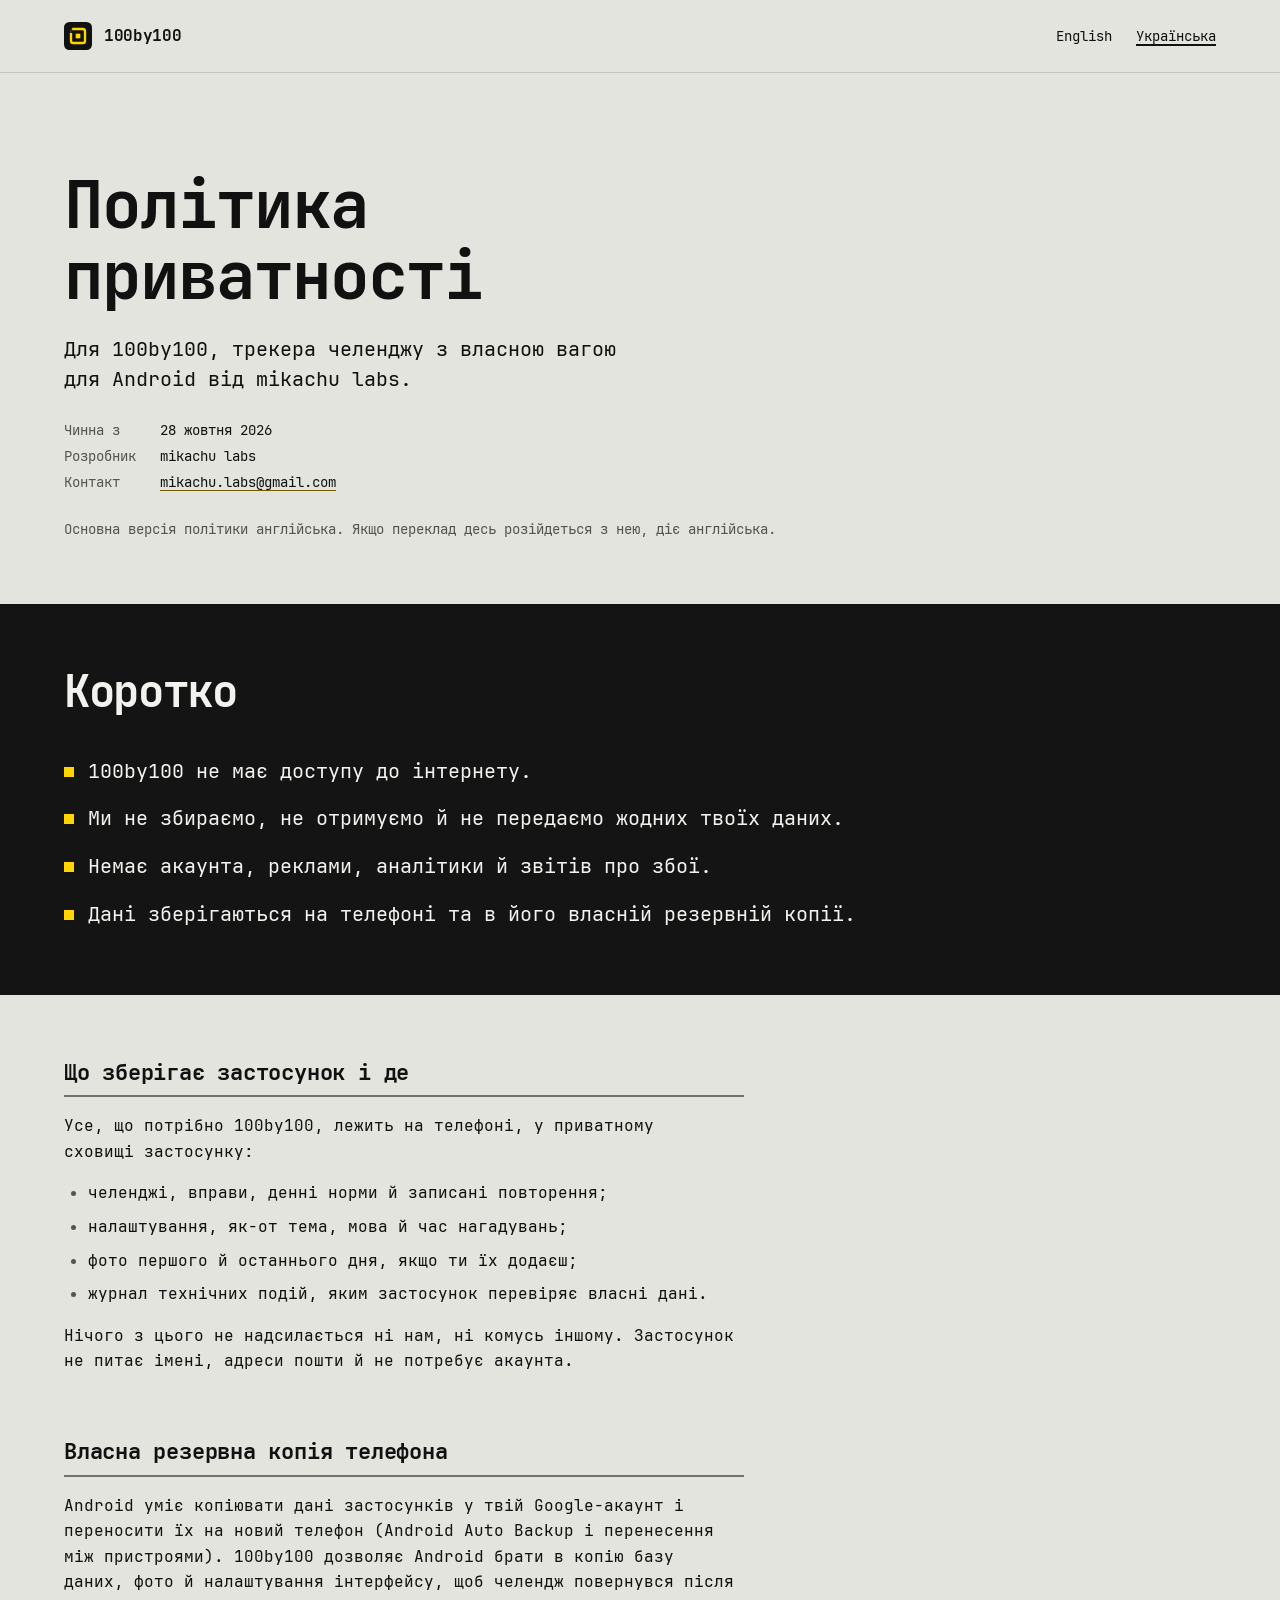
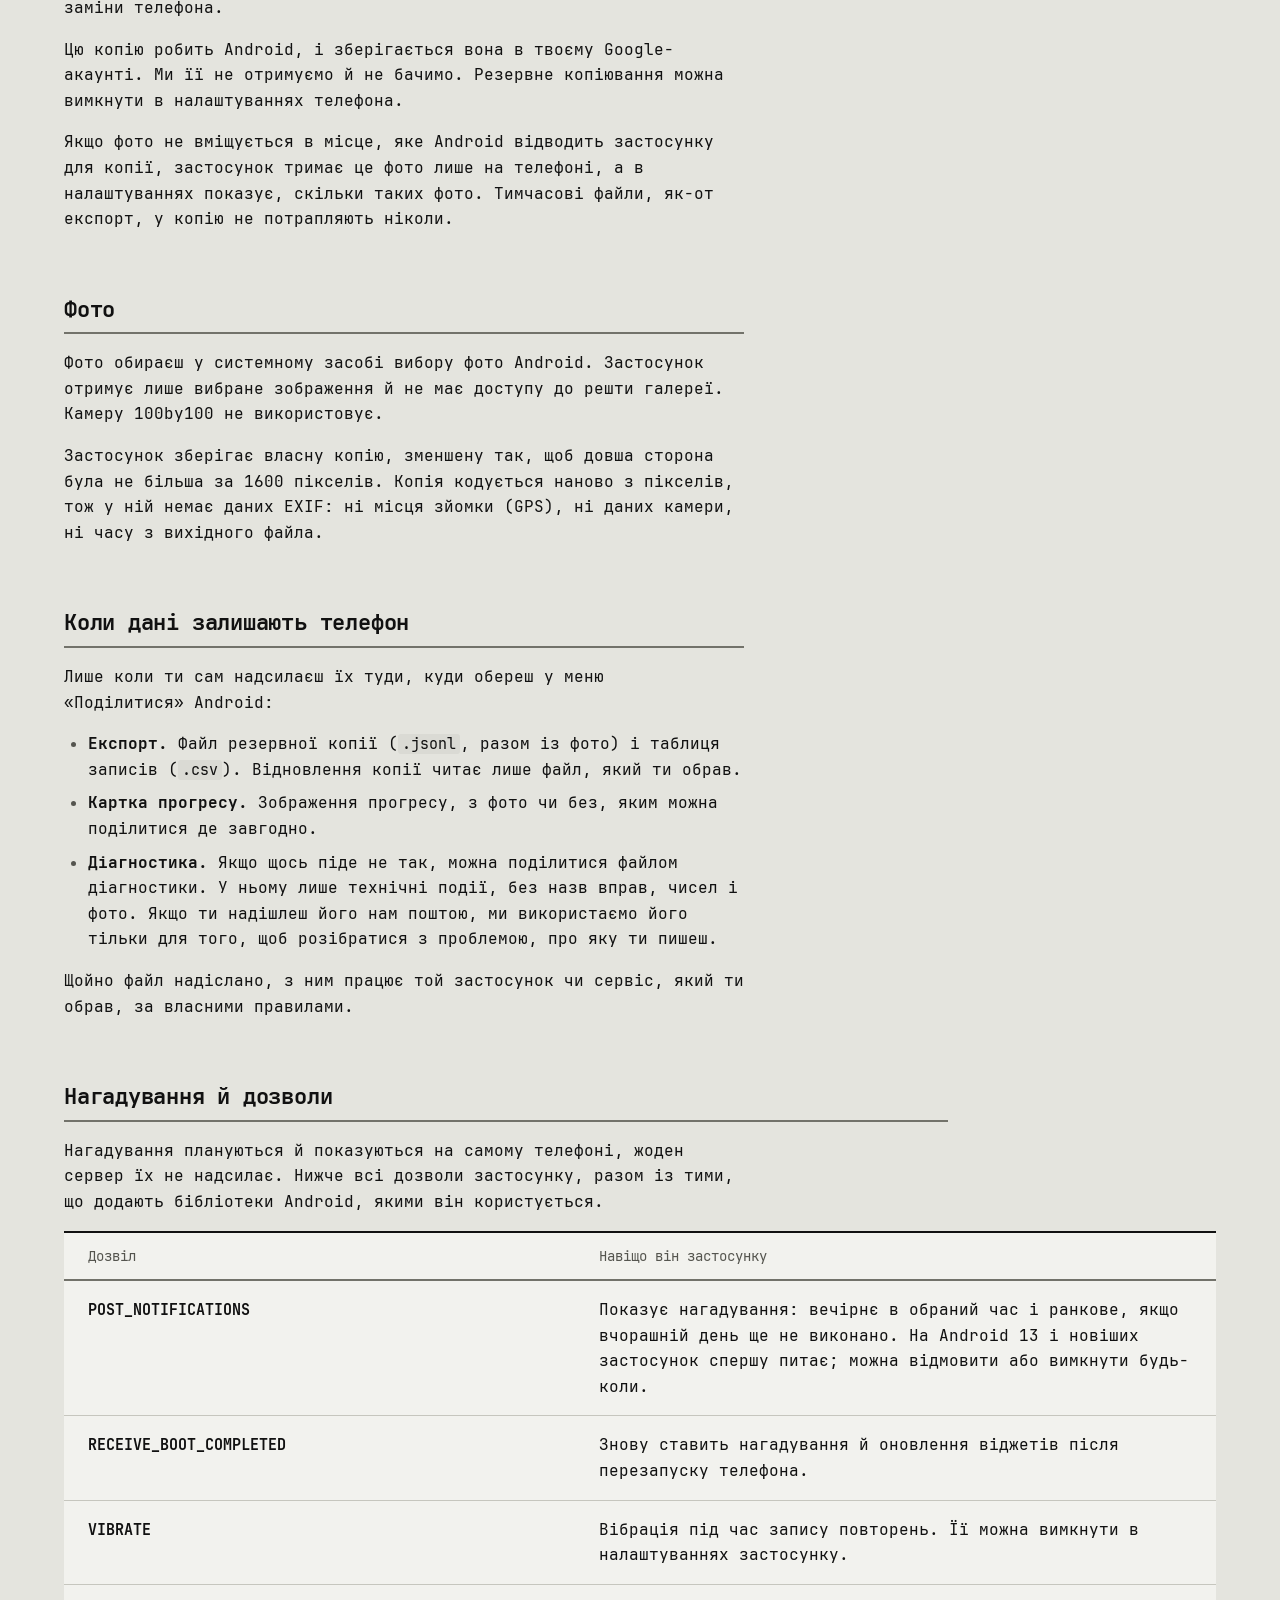
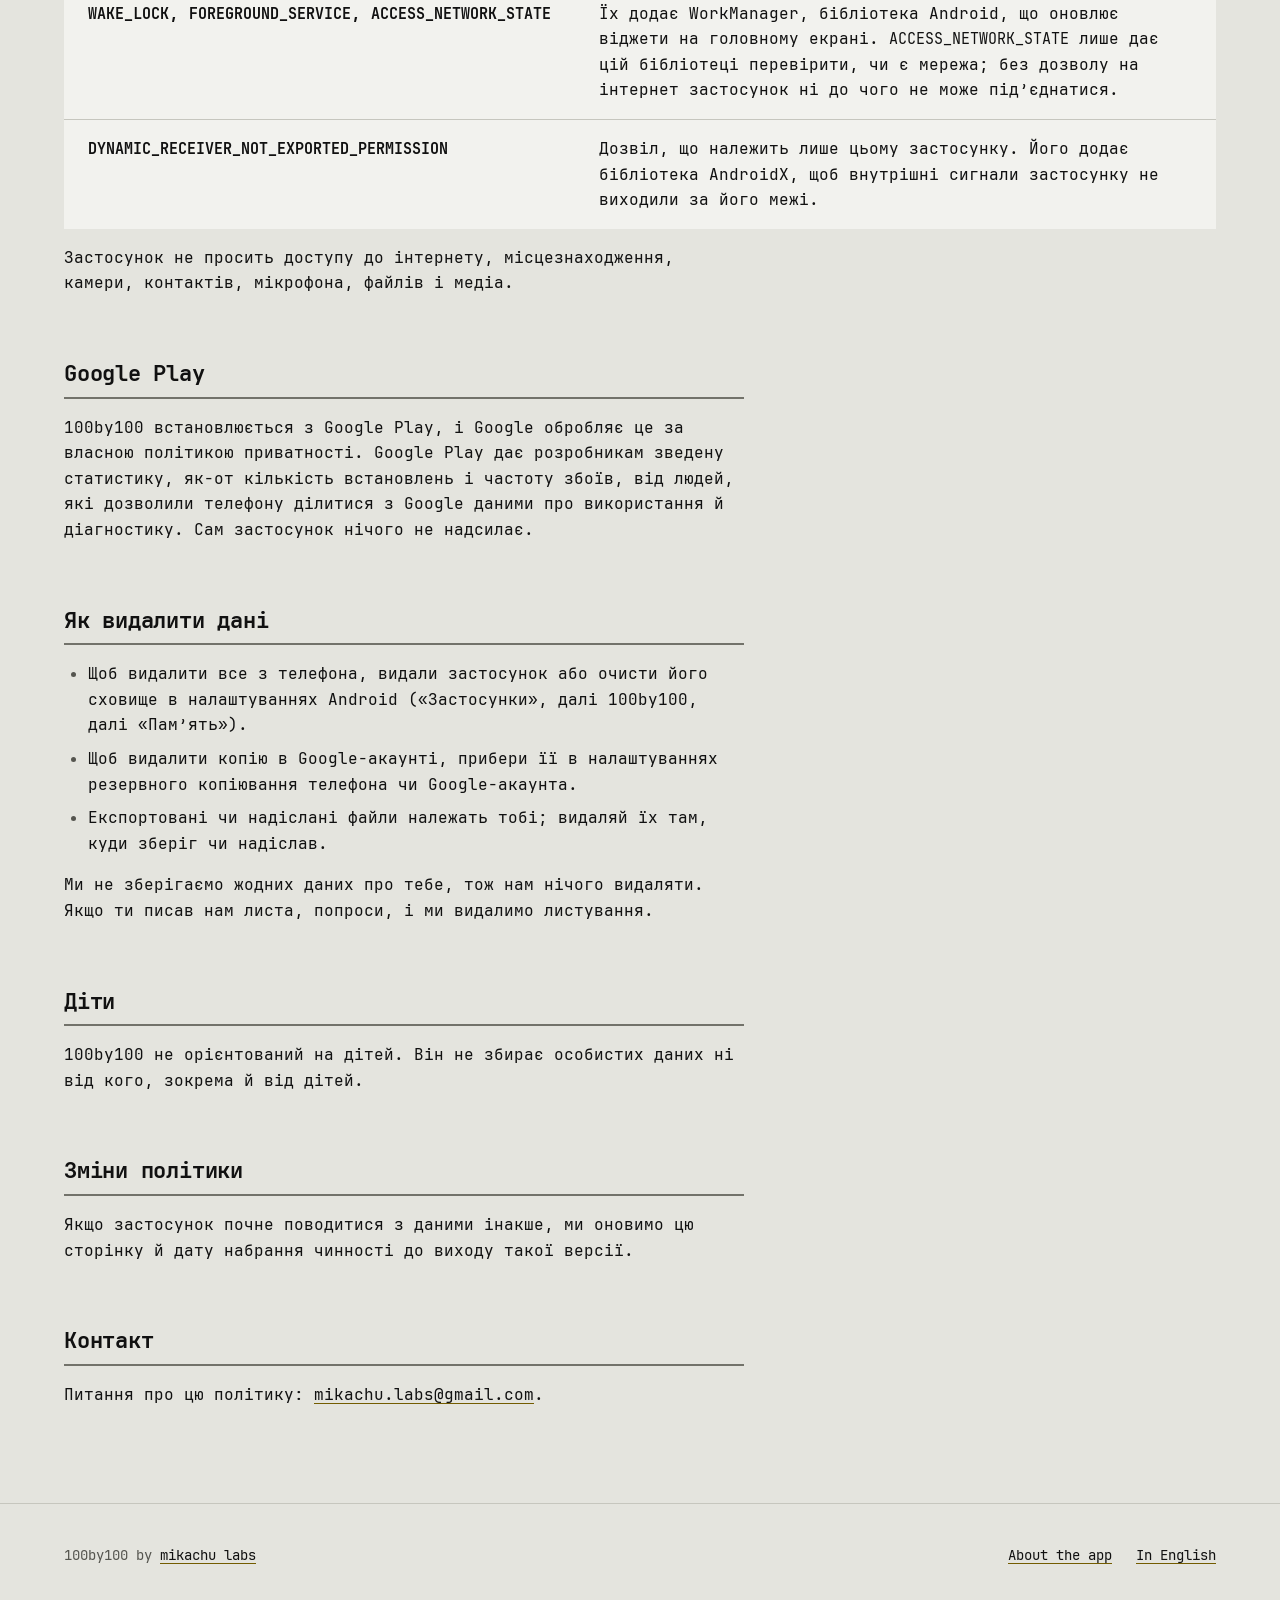
==== 100by100/privacy/uk/index.html @ 12d99d20 "Site: mikachu labs, 100by100 app page and privacy policy (en, uk)" ====
<!doctype html>
<html lang="uk">
<head>
  <meta charset="utf-8">
  <meta name="viewport" content="width=device-width, initial-scale=1">
  <title>100by100: політика приватності</title>
  <meta name="description" content="Політика приватності 100by100, офлайн-трекера челенджу з власною вагою для Android від mikachu labs.">
  <meta name="color-scheme" content="light dark">
  <meta name="theme-color" media="(prefers-color-scheme: light)" content="#E4E4DE">
  <meta name="theme-color" media="(prefers-color-scheme: dark)" content="#0A0A0A">
  <link rel="canonical" href="https://mikachu-labs.github.io/100by100/privacy/uk/">
  <link rel="alternate" hreflang="en" href="https://mikachu-labs.github.io/100by100/privacy/">
  <link rel="alternate" hreflang="uk" href="https://mikachu-labs.github.io/100by100/privacy/uk/">
  <link rel="alternate" hreflang="x-default" href="https://mikachu-labs.github.io/100by100/privacy/">
  <link rel="icon" href="../../../assets/icon.svg" type="image/svg+xml">
  <link rel="stylesheet" href="../../../assets/style.css">
</head>
<body>
  <a class="skip" href="#main">До тексту</a>
  <header class="masthead">
    <div class="container">
      <a class="wordmark" href="../../../100by100/" lang="en"><img src="../../../assets/icon.svg" alt="" width="28" height="28">100by100</a>
      <nav aria-label="Мова">
        <ul>
          <li><a href="../../../100by100/privacy/" hreflang="en" lang="en">English</a></li>
          <li><a href="../../../100by100/privacy/uk/" hreflang="uk" lang="uk" aria-current="page">Українська</a></li>
        </ul>
      </nav>
    </div>
  </header>

  <main id="main">
    <div class="container">
      <header class="doc-head">
        <h1>Політика приватності</h1>
        <p class="lead">Для 100by100, трекера челенджу з власною вагою для Android від mikachu labs.</p>
        <dl class="doc-meta">
          <dt>Чинна з</dt><dd><time datetime="2026-10-28">28 жовтня 2026</time></dd>
          <dt>Розробник</dt><dd>mikachu labs</dd>
          <dt>Контакт</dt><dd><a href="mailto:mikachu.labs@gmail.com">mikachu.labs@gmail.com</a></dd>
        </dl>
        <p class="small muted">Основна версія політики англійська. Якщо переклад десь розійдеться з нею, діє англійська.</p>
      </header>
    </div>

    <section class="band summary" aria-labelledby="short">
      <div class="container">
        <h2 id="short">Коротко</h2>
        <ul>
          <li>100by100 не має доступу до інтернету.</li>
          <li>Ми не збираємо, не отримуємо й не передаємо жодних твоїх даних.</li>
          <li>Немає акаунта, реклами, аналітики й звітів про збої.</li>
          <li>Дані зберігаються на телефоні та в його власній резервній копії.</li>
        </ul>
      </div>
    </section>

    <div class="container">
      <article class="prose">
        <section aria-labelledby="s-stored">
          <h2 id="s-stored">Що зберігає застосунок і де</h2>
          <p>Усе, що потрібно 100by100, лежить на телефоні, у приватному сховищі застосунку:</p>
          <ul>
            <li>челенджі, вправи, денні норми й записані повторення;</li>
            <li>налаштування, як-от тема, мова й час нагадувань;</li>
            <li>фото першого й останнього дня, якщо ти їх додаєш;</li>
            <li>журнал технічних подій, яким застосунок перевіряє власні дані.</li>
          </ul>
          <p>Нічого з цього не надсилається ні нам, ні комусь іншому. Застосунок не питає імені, адреси пошти й не потребує акаунта.</p>
        </section>

        <section aria-labelledby="s-backup">
          <h2 id="s-backup">Власна резервна копія телефона</h2>
          <p>Android уміє копіювати дані застосунків у твій Google-акаунт і переносити їх на новий телефон (Android Auto Backup і перенесення між пристроями). 100by100 дозволяє Android брати в копію базу даних, фото й налаштування інтерфейсу, щоб челендж повернувся після заміни телефона.</p>
          <p>Цю копію робить Android, і зберігається вона в твоєму Google-акаунті. Ми її не отримуємо й не бачимо. Резервне копіювання можна вимкнути в налаштуваннях телефона.</p>
          <p>Якщо фото не вміщується в місце, яке Android відводить застосунку для копії, застосунок тримає це фото лише на телефоні, а в налаштуваннях показує, скільки таких фото. Тимчасові файли, як-от експорт, у копію не потрапляють ніколи.</p>
        </section>

        <section aria-labelledby="s-photos">
          <h2 id="s-photos">Фото</h2>
          <p>Фото обираєш у системному засобі вибору фото Android. Застосунок отримує лише вибране зображення й не має доступу до решти галереї. Камеру 100by100 не використовує.</p>
          <p>Застосунок зберігає власну копію, зменшену так, щоб довша сторона була не більша за 1600 пікселів. Копія кодується наново з пікселів, тож у ній немає даних EXIF: ні місця зйомки (GPS), ні даних камери, ні часу з вихідного файла.</p>
        </section>

        <section aria-labelledby="s-share">
          <h2 id="s-share">Коли дані залишають телефон</h2>
          <p>Лише коли ти сам надсилаєш їх туди, куди обереш у меню «Поділитися» Android:</p>
          <ul>
            <li><strong>Експорт.</strong> Файл резервної копії (<code>.jsonl</code>, разом із фото) і таблиця записів (<code>.csv</code>). Відновлення копії читає лише файл, який ти обрав.</li>
            <li><strong>Картка прогресу.</strong> Зображення прогресу, з фото чи без, яким можна поділитися де завгодно.</li>
            <li><strong>Діагностика.</strong> Якщо щось піде не так, можна поділитися файлом діагностики. У ньому лише технічні події, без назв вправ, чисел і фото. Якщо ти надішлеш його нам поштою, ми використаємо його тільки для того, щоб розібратися з проблемою, про яку ти пишеш.</li>
          </ul>
          <p>Щойно файл надіслано, з ним працює той застосунок чи сервіс, який ти обрав, за власними правилами.</p>
        </section>

        <section class="wide" aria-labelledby="s-perms">
          <h2 id="s-perms">Нагадування й дозволи</h2>
          <p>Нагадування плануються й показуються на самому телефоні, жоден сервер їх не надсилає. Нижче всі дозволи застосунку, разом із тими, що додають бібліотеки Android, якими він користується.</p>
          <div class="sheet permissions">
            <table class="facts">
              <thead>
                <tr><th scope="col">Дозвіл</th><th scope="col">Навіщо він застосунку</th></tr>
              </thead>
              <tbody>
                <tr><th scope="row"><code>POST_NOTIFICATIONS</code></th><td>Показує нагадування: вечірнє в обраний час і ранкове, якщо вчорашній день ще не виконано. На Android 13 і новіших застосунок спершу питає; можна відмовити або вимкнути будь-коли.</td></tr>
                <tr><th scope="row"><code>RECEIVE_BOOT_COMPLETED</code></th><td>Знову ставить нагадування й оновлення віджетів після перезапуску телефона.</td></tr>
                <tr><th scope="row"><code>VIBRATE</code></th><td>Вібрація під час запису повторень. Її можна вимкнути в налаштуваннях застосунку.</td></tr>
                <tr><th scope="row"><code>WAKE_LOCK</code>, <code>FOREGROUND_SERVICE</code>, <code>ACCESS_NETWORK_STATE</code></th><td>Їх додає WorkManager, бібліотека Android, що оновлює віджети на головному екрані. <code>ACCESS_NETWORK_STATE</code> лише дає цій бібліотеці перевірити, чи є мережа; без дозволу на інтернет застосунок ні до чого не може під’єднатися.</td></tr>
                <tr><th scope="row"><code>DYNAMIC_RECEIVER_NOT_EXPORTED_PERMISSION</code></th><td>Дозвіл, що належить лише цьому застосунку. Його додає бібліотека AndroidX, щоб внутрішні сигнали застосунку не виходили за його межі.</td></tr>
              </tbody>
            </table>
          </div>
          <p>Застосунок не просить доступу до інтернету, місцезнаходження, камери, контактів, мікрофона, файлів і медіа.</p>
        </section>

        <section aria-labelledby="s-play">
          <h2 id="s-play">Google Play</h2>
          <p>100by100 встановлюється з Google Play, і Google обробляє це за власною політикою приватності. Google Play дає розробникам зведену статистику, як-от кількість встановлень і частоту збоїв, від людей, які дозволили телефону ділитися з Google даними про використання й діагностику. Сам застосунок нічого не надсилає.</p>
        </section>

        <section aria-labelledby="s-delete">
          <h2 id="s-delete">Як видалити дані</h2>
          <ul>
            <li>Щоб видалити все з телефона, видали застосунок або очисти його сховище в налаштуваннях Android («Застосунки», далі 100by100, далі «Пам’ять»).</li>
            <li>Щоб видалити копію в Google-акаунті, прибери її в налаштуваннях резервного копіювання телефона чи Google-акаунта.</li>
            <li>Експортовані чи надіслані файли належать тобі; видаляй їх там, куди зберіг чи надіслав.</li>
          </ul>
          <p>Ми не зберігаємо жодних даних про тебе, тож нам нічого видаляти. Якщо ти писав нам листа, попроси, і ми видалимо листування.</p>
        </section>

        <section aria-labelledby="s-children">
          <h2 id="s-children">Діти</h2>
          <p>100by100 не орієнтований на дітей. Він не збирає особистих даних ні від кого, зокрема й від дітей.</p>
        </section>

        <section aria-labelledby="s-changes">
          <h2 id="s-changes">Зміни політики</h2>
          <p>Якщо застосунок почне поводитися з даними інакше, ми оновимо цю сторінку й дату набрання чинності до виходу такої версії.</p>
        </section>

        <section aria-labelledby="s-contact">
          <h2 id="s-contact">Контакт</h2>
          <p>Питання про цю політику: <a href="mailto:mikachu.labs@gmail.com">mikachu.labs@gmail.com</a>.</p>
        </section>
      </article>
    </div>
  </main>

  <footer class="site-footer">
    <div class="container">
      <p lang="en">100by100 by <a href="../../../">mikachu labs</a></p>
      <ul>
        <li><a href="../../../100by100/" lang="en" hreflang="en">About the app</a></li>
        <li><a href="../../../100by100/privacy/" hreflang="en" lang="en">In English</a></li>
      </ul>
    </div>
  </footer>
</body>
</html>
---- assets/style.css ----
/* Hallmark · shape: Index-First (home), Stage (app), Long Document (privacy) · genre: editorial · theme: Almanac (deal 2/3, seed mikachu-labs-studio-app-8ce0·320712e6·2026-10-28·r0), palette and type kept from the app brand (Tokens.kt, JetBrains Mono) · job: read the privacy policy, find the app · draw: manual
 * hero: Settled (home), Stage (app), Settled (privacy) · nav: wordmark left, two text links right · footer: one ruled line, contact and links · imagery: the product, one store screenshot (docs/design/DZ6/store/en/01-today.png) · signature: the permissions ledger on the printed sheet
 * axes: light+dark/mono/signal-yellow · posture: restrained · contrast: pass · fold: pass · copy: verbatim (privacy: the policy text is required material, every claim traced in README) · v2.0.0 */
/* Hallmark · pre-emit critique: P4 H4 E4 S4 R5 V3 · weakest: V, a legal site follows the reference-book shape every policy page has; the app's own mono, yellow signal and digit band carry the difference */
/* Hallmark · waive 22 · dark paper #0A0A0A and ink #EDEDED are neutral greys · the 100by100 app's dark palette in Tokens.kt is neutral by design and the site matches it */
/* Hallmark · waive 64 · labels and table heads set in JetBrains Mono · the app brand is a single mono family on every screen, so mono is the material */

/* Tokens: from docs/design/DZ6/tokens/Tokens.kt (HundredPalette.Light / Dark), font from androidApp/src/main/res/font. */
@font-face { font-family: "JetBrains Mono"; src: url("fonts/JetBrainsMono-Regular.ttf") format("truetype"); font-weight: 400; font-style: normal; font-display: swap; }
@font-face { font-family: "JetBrains Mono"; src: url("fonts/JetBrainsMono-Bold.ttf") format("truetype"); font-weight: 700; font-style: normal; font-display: swap; }

:root {
  color-scheme: light dark;
  --space-3xs: 2px; --space-2xs: 4px; --space-xs: 8px; --space-sm: 12px; --space-md: 16px; --space-lg: 24px; --space-xl: 40px; --space-2xl: 64px; --space-3xl: 96px; --space-4xl: 144px;
  --text-xs: 0.8125rem; --text-sm: 0.875rem; --text-md: 1rem; --text-lg: 1.125rem; --text-xl: 1.375rem;
  --text-display: clamp(2.25rem, 4.2vw + 0.75rem, 4.75rem);
  --text-section: clamp(1.75rem, 2.2vw + 1rem, 2.75rem);
  --text-title: clamp(1.125rem, 0.5vw + 1rem, 1.375rem);
  --text-lead: clamp(1.0625rem, 0.3vw + 1rem, 1.25rem);
  --ease-out: cubic-bezier(0.16, 1, 0.3, 1); --dur-micro: 120ms;
  --container: 1440px; --gutter: 64px; --gap-columns: 32px; --section-gap: 144px; --section-gap-s: 120px;
  --measure: 68ch;
  --radius-control: 10px; --radius-tag: 3px; --rule-hair: 1px; --rule-bar: 2px;
  --tracking-display: -0.03em;

  --font-mono: "JetBrains Mono", ui-monospace, "SF Mono", Menlo, Consolas, monospace;
  --font-display: var(--font-mono); --font-body: var(--font-mono);

  /* HundredPalette.Light */
  --color-paper: #E4E4DE;      /* bg */
  --color-paper-2: #DADAD4;    /* disBg */
  --color-sheet: #F2F2EE;      /* surface */
  --color-ink: #111111;        /* ink */
  --color-muted: #55554F;      /* muted */
  --color-rule: #C6C6BE;       /* line */
  --color-rule-2: #72726A;     /* ring */
  --color-accent: #FFD400;     /* signal */
  --color-accent-ink: #111111; /* signalInk */
  --color-accent-ring: #735C00;/* signalRing */
  --color-focus: #111111;      /* focusOn */
  --color-band: #141414;       /* digitBg */
  --color-band-ink: #F2F2EE;   /* digitFg */
  --color-band-muted: #A3A39B;
  --color-band-signal: #FFD400;
}

@media (prefers-color-scheme: dark) {
  :root {
    /* HundredPalette.Dark */
    --color-paper: #0A0A0A;
    --color-paper-2: #1A1A1A;
    --color-sheet: #141414;
    --color-ink: #EDEDED;
    --color-muted: #8F8F8F;
    --color-rule: #2A2A2A;
    --color-rule-2: #707070;
    --color-accent: #FFD400;
    --color-accent-ink: #111111;
    --color-accent-ring: #FFD400;
    --color-focus: #FFD400;
    --color-band: #1C1C1C;
    --color-band-ink: #EDEDED;
    --color-band-muted: #8F8F8F;
    --color-band-signal: #FFD400;
  }
}

/* Base */
*, *::before, *::after { box-sizing: border-box; }
html, body { overflow-x: clip; }
html { scrollbar-color: var(--color-rule-2) var(--color-paper); -webkit-text-size-adjust: 100%; text-size-adjust: 100%; scroll-padding-top: var(--space-xl); }
body { margin: 0; background: var(--color-paper); color: var(--color-ink); font-family: var(--font-body); font-size: var(--text-md); line-height: 1.6; -webkit-font-smoothing: antialiased; font-variant-ligatures: none; }
::selection { background: var(--color-accent); color: var(--color-accent-ink); }
:focus-visible { outline: 2px solid var(--color-focus); outline-offset: 3px; }
a { color: inherit; text-decoration-line: underline; text-decoration-color: var(--color-accent-ring); text-decoration-thickness: 1px; text-underline-offset: 0.2em; }
a:hover { text-decoration-thickness: 2px; }
a:active { color: var(--color-muted); }
h1, h2, h3 { margin: 0; font-family: var(--font-display); font-weight: 700; font-synthesis: none; letter-spacing: var(--tracking-display); line-height: 1.08; color: var(--color-ink); overflow-wrap: break-word; min-width: 0; text-wrap: balance; }
h1 { font-size: var(--text-display); max-width: 18ch; }
h2 { font-size: var(--text-section); max-width: 28ch; }
h3 { font-size: var(--text-title); line-height: 1.3; letter-spacing: -0.01em; }
p { margin: 0; text-wrap: pretty; }
ul, ol { margin: 0; padding: 0; }
img { max-width: 100%; height: auto; display: block; }
svg { display: block; }
.container { width: 100%; max-width: var(--container); margin-inline: auto; padding-inline: var(--gutter); }
.lead { font-size: var(--text-lead); line-height: 1.5; max-width: 46ch; color: var(--color-ink); }
.muted { color: var(--color-muted); }
.small { font-size: var(--text-sm); }
.visually-hidden { position: absolute; width: 1px; height: 1px; overflow: hidden; clip-path: inset(50%); white-space: nowrap; }
.skip { position: absolute; left: var(--space-md); top: var(--space-xs); padding: var(--space-xs) var(--space-sm); background: var(--color-accent); color: var(--color-accent-ink); transform: translateY(-200%); z-index: 10; }
.skip:focus-visible { transform: none; }

/* Masthead */
.masthead { border-bottom: var(--rule-hair) solid var(--color-rule); }
.masthead .container { display: flex; align-items: center; justify-content: space-between; gap: var(--space-md); min-height: 72px; flex-wrap: wrap; }
.wordmark { display: inline-flex; align-items: center; gap: var(--space-sm); font-weight: 700; letter-spacing: -0.02em; text-decoration: none; padding-block: var(--space-xs); white-space: nowrap; }
.wordmark:hover { text-decoration: underline; text-decoration-color: var(--color-accent-ring); }
.masthead nav ul { list-style: none; display: flex; gap: var(--space-lg); }
.masthead nav a { display: inline-block; padding-block: var(--space-sm); font-size: var(--text-sm); white-space: nowrap; text-decoration: none; }
.masthead nav a:hover { text-decoration: underline; text-decoration-color: var(--color-accent-ring); }
.masthead nav a[aria-current] { text-decoration: underline; text-decoration-color: var(--color-ink); text-decoration-thickness: 2px; }

/* Buttons */
.actions { display: flex; flex-wrap: wrap; align-items: center; gap: var(--space-sm) var(--space-lg); }
.btn { display: inline-flex; align-items: center; gap: var(--space-xs); min-height: 52px; padding: 0 var(--space-lg); border: var(--rule-hair) solid var(--color-rule-2); border-radius: var(--radius-control); font: 700 var(--text-md)/1 var(--font-display); white-space: nowrap; text-decoration: none; color: var(--color-ink); background: transparent; transition: transform var(--dur-micro) var(--ease-out); }
.btn--primary { background: var(--color-accent); border-color: var(--color-accent); color: var(--color-accent-ink); }
.btn:hover { text-decoration: none; box-shadow: inset 0 0 0 2px var(--color-accent-ring); }
.btn:active { transform: translateY(1px); }
.btn[aria-disabled="true"] { cursor: not-allowed; }

/* Home: hero and the app ledger */
.home-hero { padding-block: var(--space-3xl) var(--space-2xl); display: grid; gap: var(--space-lg); }
.ledger { margin-top: var(--space-xl); background: var(--color-sheet); border-top: var(--rule-bar) solid var(--color-ink); }
.ledger-head, .ledger-row { display: grid; grid-template-columns: 64px minmax(0, 3fr) minmax(0, 2fr) minmax(0, 2fr); gap: var(--space-md) var(--gap-columns); align-items: center; padding: var(--space-md) var(--space-lg); }
.ledger-head { font-size: var(--text-sm); color: var(--color-muted); border-bottom: var(--rule-bar) solid var(--color-rule-2); padding-block: var(--space-sm); }
.ledger-row + .ledger-row { border-top: var(--rule-hair) solid var(--color-rule); }
.item-title { font-size: var(--text-title); line-height: 1.3; letter-spacing: -0.01em; }
.ledger-row h2 a { text-decoration: none; }
.ledger-row h2 a:hover { text-decoration: underline; text-decoration-color: var(--color-accent-ring); }
.ledger-row .links { list-style: none; display: flex; flex-wrap: wrap; gap: var(--space-2xs) var(--space-lg); }
.app-icon { width: 56px; height: 56px; }
.contact { padding-block: var(--space-2xl) var(--space-3xl); display: grid; gap: var(--space-xs); }
.contact p { max-width: 52ch; }
.contact .email { font-size: var(--text-xl); font-weight: 700; letter-spacing: -0.02em; overflow-wrap: anywhere; }

/* App page */
.app-hero .container { display: grid; grid-template-columns: minmax(0, 7fr) minmax(0, 5fr); gap: var(--space-xl) var(--gap-columns); align-items: center; padding-block: var(--space-xl); }
.app-hero .copy { display: grid; gap: var(--space-lg); justify-items: start; }
.app-hero .app-icon { width: 72px; height: 72px; }
.app-hero .shot { justify-self: center; margin: 0; }
.app-hero .shot img { width: auto; max-height: min(620px, calc(100svh - 180px)); border-radius: var(--radius-control); }
.note { font-size: var(--text-sm); color: var(--color-muted); }

.section { padding-block: var(--section-gap-s); }
.section > .container { display: grid; gap: var(--space-xl); }
.sheet { background: var(--color-sheet); border-top: var(--rule-bar) solid var(--color-ink); }
.facts { width: 100%; border-collapse: collapse; }
.facts th, .facts td { text-align: left; vertical-align: top; padding: var(--space-md) var(--space-lg); }
.facts thead th { font-size: var(--text-sm); font-weight: 400; color: var(--color-muted); border-bottom: var(--rule-bar) solid var(--color-rule-2); padding-block: var(--space-sm); }
.facts tbody tr + tr th, .facts tbody tr + tr td { border-top: var(--rule-hair) solid var(--color-rule); }
.facts tbody th { font-weight: 700; width: 28%; white-space: nowrap; }
.facts code { font: inherit; font-size: var(--text-sm); overflow-wrap: anywhere; }
.facts .num { font-variant-numeric: tabular-nums; }

.band { background: var(--color-band); color: var(--color-band-ink); }
.band h2, .band h3 { color: var(--color-band-ink); }
.band a { text-decoration-color: var(--color-band-signal); }
.band :focus-visible { outline-color: var(--color-band-signal); }
.band .container { padding-block: var(--space-3xl); display: grid; gap: var(--space-xl); }
.band ul { list-style: none; display: grid; gap: var(--space-md); max-width: var(--measure); }
.band li { padding-left: var(--space-lg); position: relative; }
.band li::before { content: ""; position: absolute; left: 0; top: 0.55em; width: 10px; height: 10px; background: var(--color-band-signal); }

/* Privacy: the document */
.doc-head { padding-block: var(--space-3xl) var(--space-2xl); display: grid; gap: var(--space-lg); }
.doc-meta { display: grid; grid-template-columns: max-content minmax(0, 1fr); gap: var(--space-2xs) var(--space-lg); margin: 0; font-size: var(--text-sm); }
.doc-meta dt { color: var(--color-muted); }
.doc-meta dd { margin: 0; overflow-wrap: anywhere; }
.placeholder { background: var(--color-accent); color: var(--color-accent-ink); padding: 0 var(--space-2xs); border-radius: var(--radius-tag); }
.summary .container { padding-block: var(--space-2xl); }
.summary ul { font-size: var(--text-lead); }
.prose { padding-block: var(--space-2xl) var(--space-3xl); }
.prose > section { max-width: var(--measure); }
.prose > section + section { margin-top: var(--space-2xl); }
.prose h2 { font-size: var(--text-title); line-height: 1.3; letter-spacing: -0.01em; margin-bottom: var(--space-md); padding-bottom: var(--space-xs); border-bottom: var(--rule-bar) solid var(--color-rule-2); max-width: none; }
.prose p + p, .prose p + ul, .prose ul + p, .prose p + .sheet, .prose .sheet + p { margin-top: var(--space-md); }
.prose ul { padding-left: var(--space-lg); display: grid; gap: var(--space-xs); }
.prose li::marker { color: var(--color-muted); }
.prose code { font: inherit; font-size: 0.9375em; background: var(--color-paper-2); padding: 0 var(--space-2xs); border-radius: var(--radius-tag); overflow-wrap: anywhere; }
.prose .wide { max-width: none; }
.prose .wide > p, .prose .wide > h2 { max-width: var(--measure); }
.permissions { margin-top: var(--space-lg); }
.permissions code { background: none; padding: 0; }

/* Footer */
.site-footer { border-top: var(--rule-hair) solid var(--color-rule); }
.site-footer .container { display: flex; flex-wrap: wrap; justify-content: space-between; gap: var(--space-sm) var(--space-xl); padding-block: var(--space-xl); font-size: var(--text-sm); color: var(--color-muted); }
.site-footer ul { list-style: none; display: flex; flex-wrap: wrap; gap: var(--space-xs) var(--space-lg); }
.site-footer a { color: var(--color-ink); }

@media (max-width: 60rem) {
  :root { --gutter: 24px; --section-gap-s: 80px; }
  .app-hero .container { grid-template-columns: minmax(0, 1fr); }
  .app-hero .shot img { max-height: 560px; }
  .ledger-head { display: none; }
  .ledger-row { grid-template-columns: 56px minmax(0, 1fr); align-items: start; }
  .ledger-row > :nth-child(n+3) { grid-column: 2; }
}
@media (max-width: 40rem) {
  :root { --gutter: 16px; --section-gap-s: 56px; --gap-columns: 16px; }
  .home-hero, .doc-head { padding-block: var(--space-2xl) var(--space-xl); }
  .ledger-row { padding: var(--space-md); }
  .facts, .facts tbody, .facts tr, .facts th, .facts td { display: block; width: auto; }
  .facts thead { display: none; }
  .facts tbody th { width: auto; padding-bottom: 0; white-space: normal; }
  .facts tbody td { padding-top: var(--space-2xs); }
  .facts tbody tr + tr td { border-top: 0; }
  .facts th, .facts td { padding-inline: var(--space-md); }
  .band .container { padding-block: var(--space-2xl); }
}
@media (prefers-reduced-motion: reduce) {
  *, *::before, *::after { transition-duration: 0.01ms !important; animation-duration: 0.01ms !important; animation-iteration-count: 1 !important; scroll-behavior: auto !important; }
}
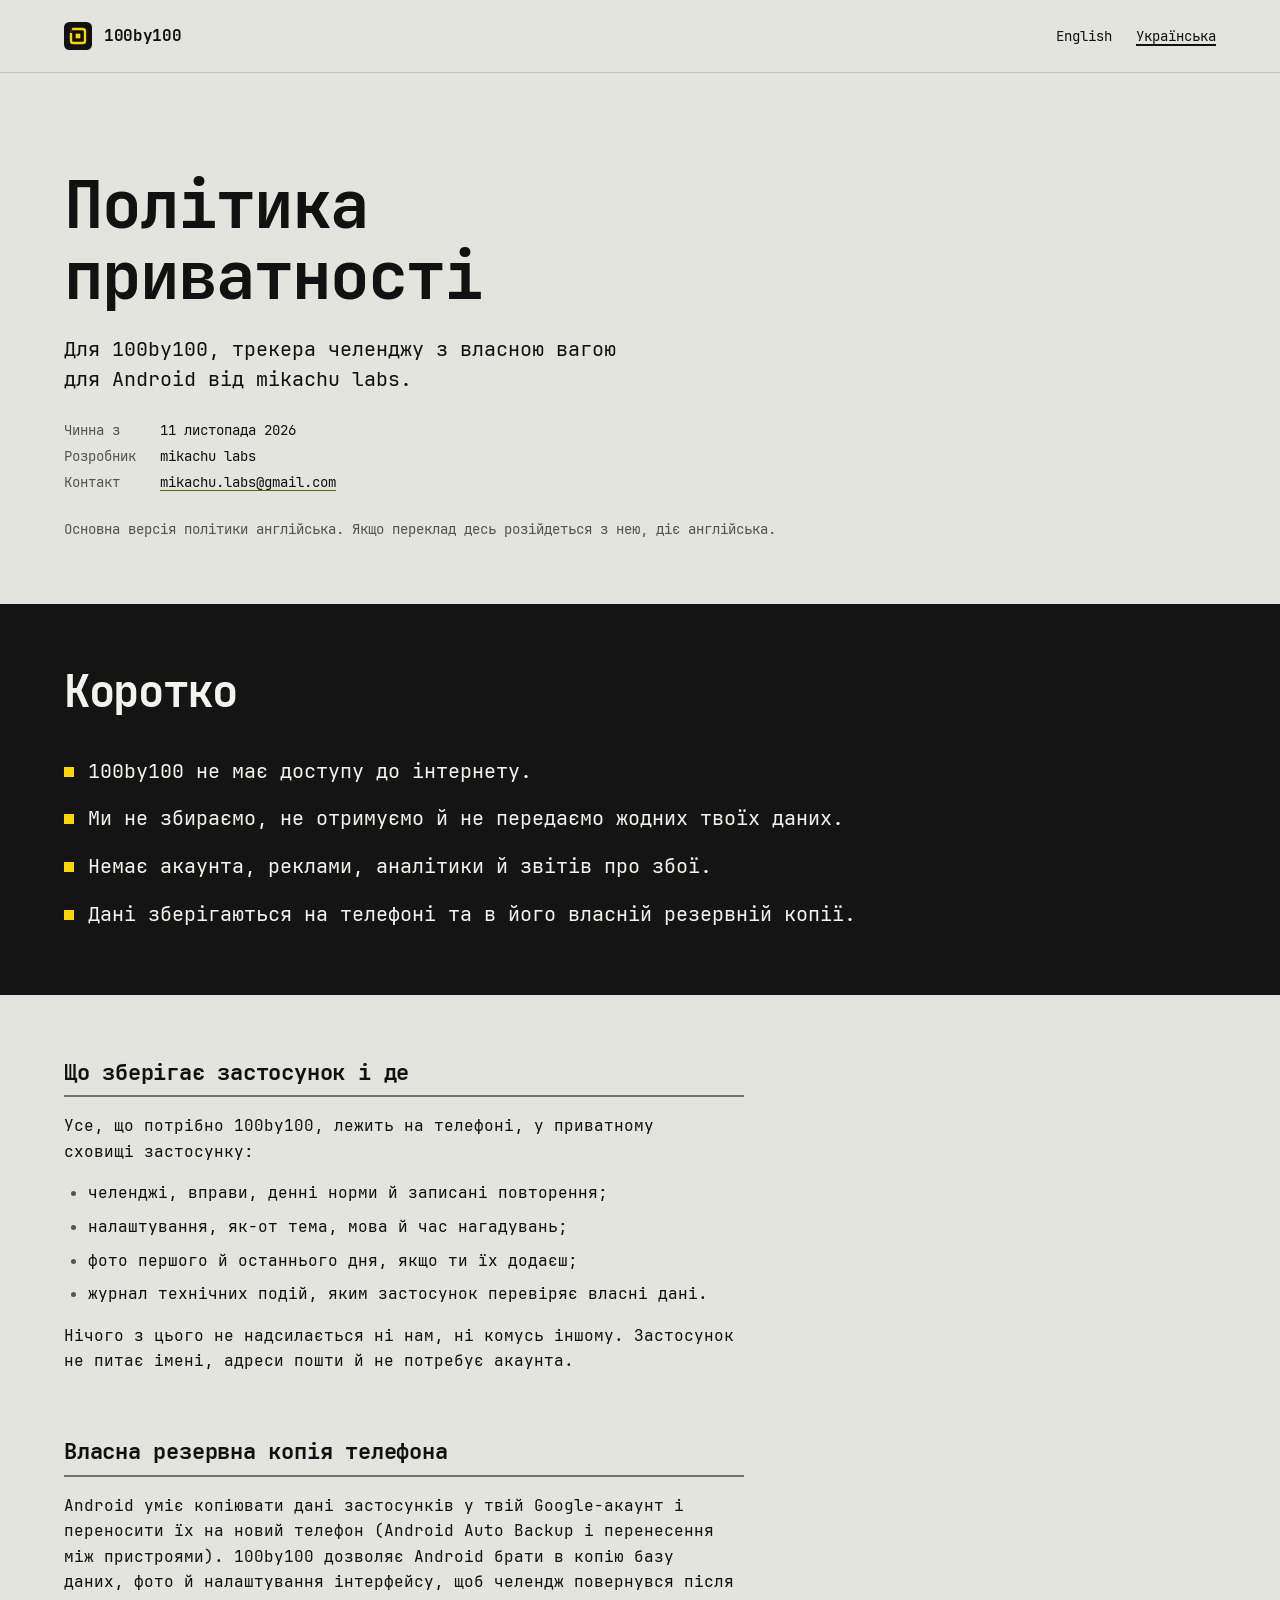
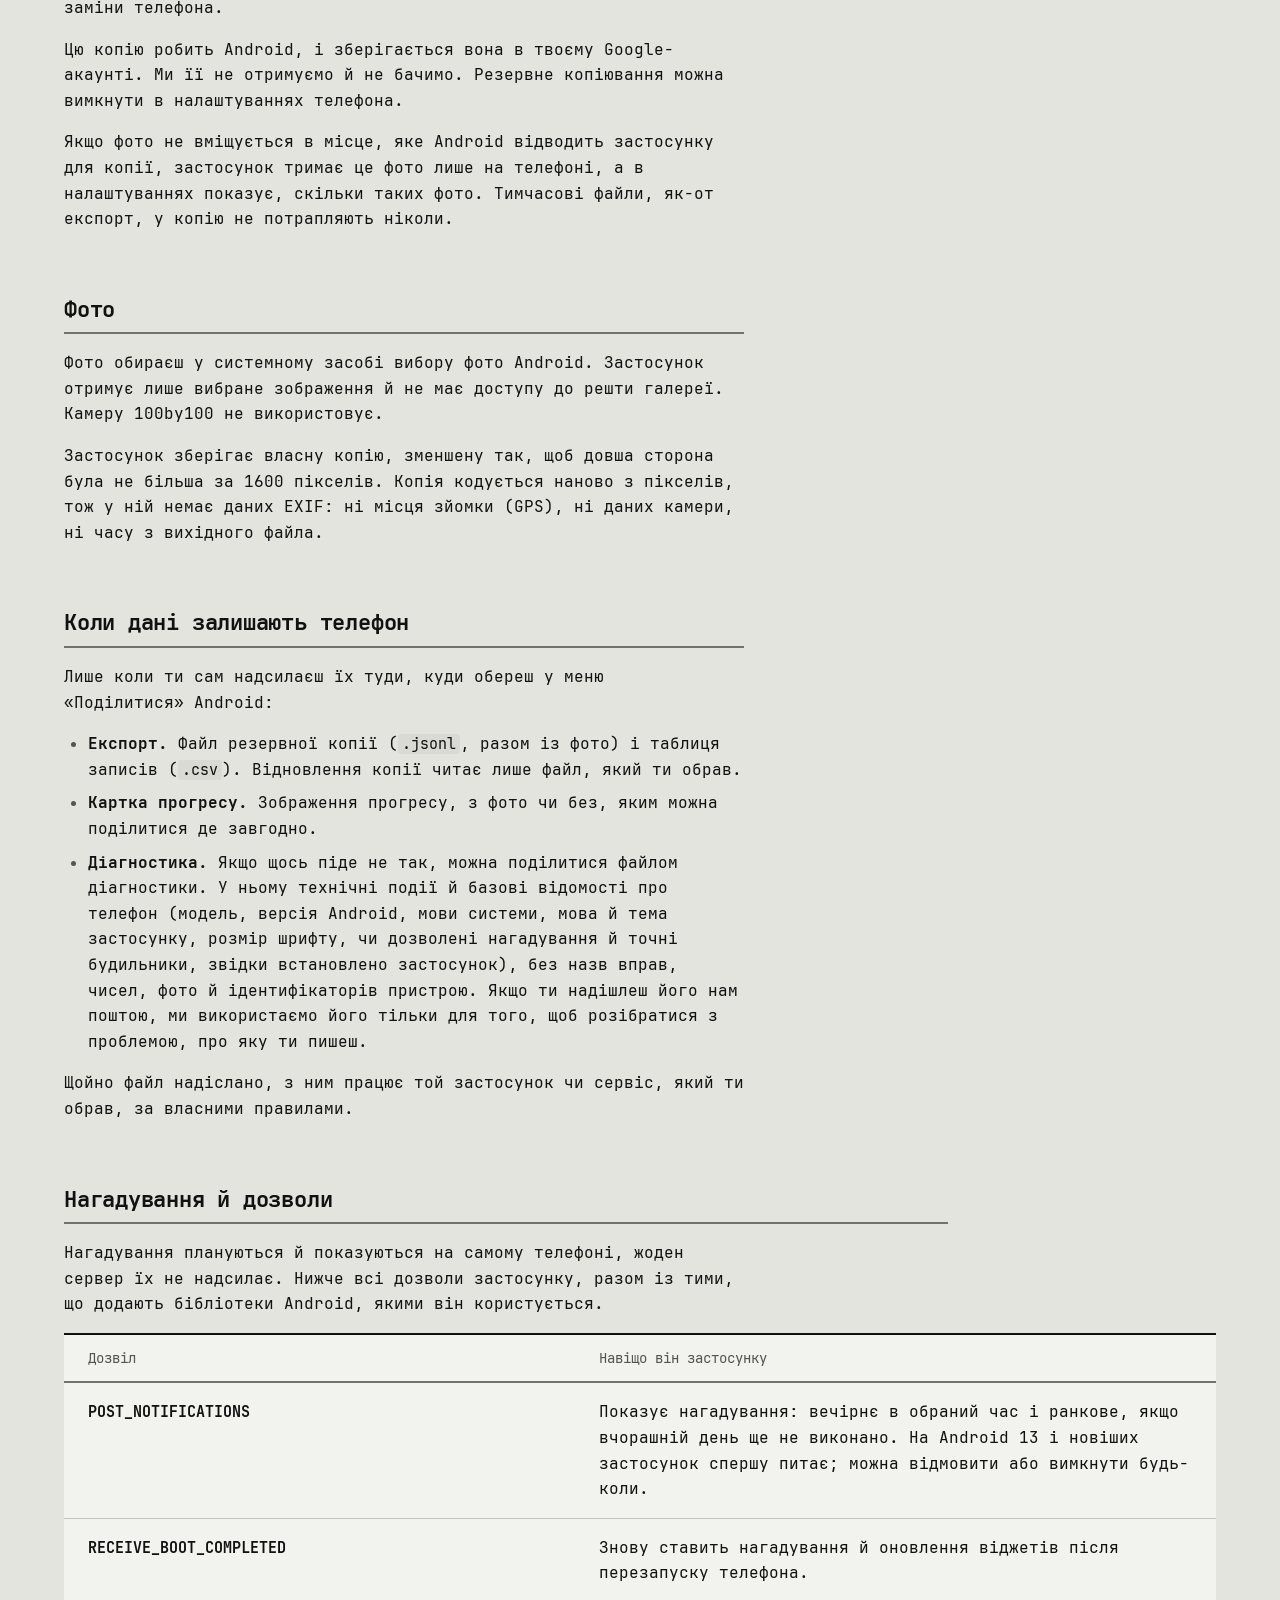
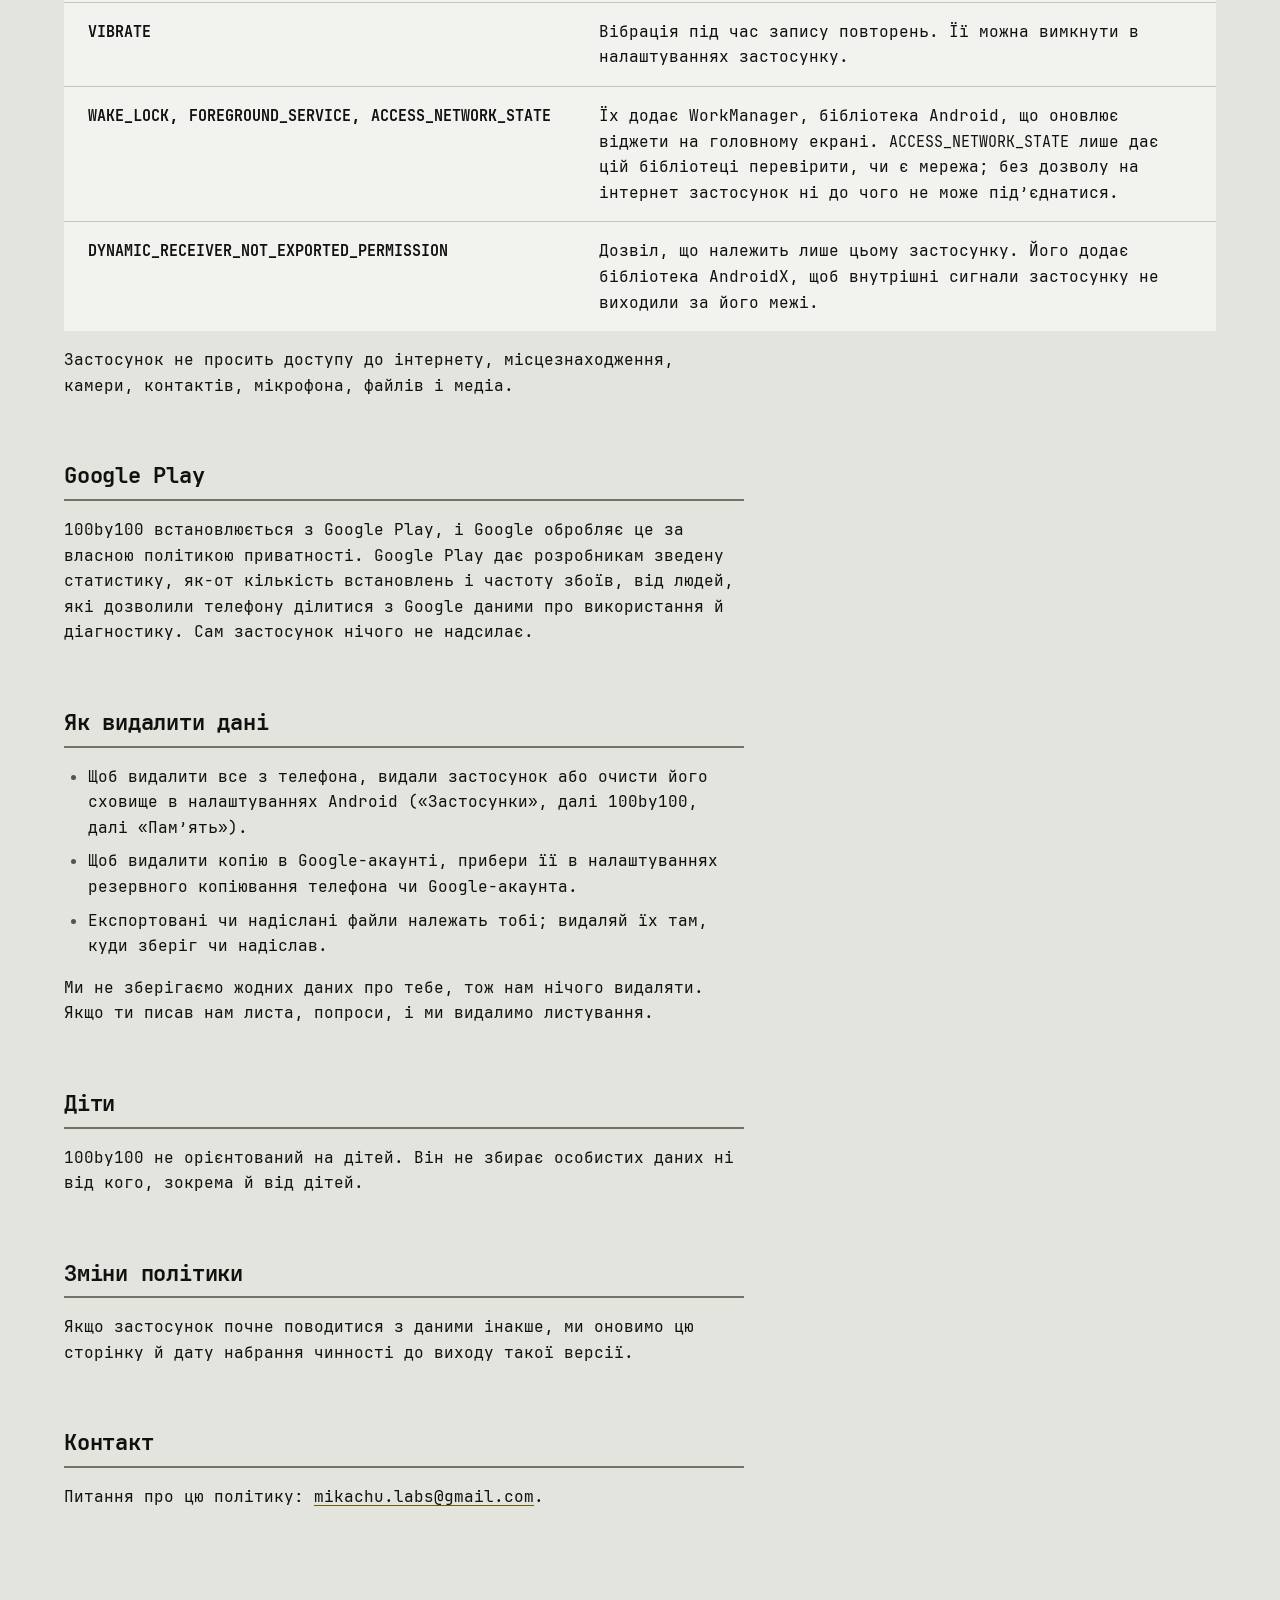
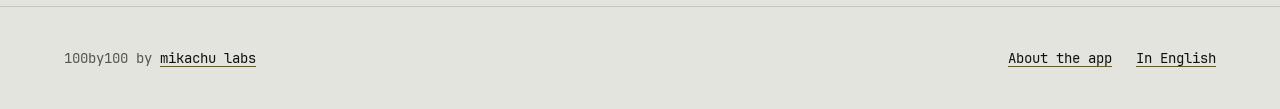
==== commit 968825df: "Privacy policy: diagnostics file includes basic phone details; effective 11 November 2026" ====
--- a/100by100/privacy/uk/index.html
+++ b/100by100/privacy/uk/index.html
@@ -35,7 +35,7 @@
         <h1>Політика приватності</h1>
         <p class="lead">Для 100by100, трекера челенджу з власною вагою для Android від mikachu labs.</p>
         <dl class="doc-meta">
-          <dt>Чинна з</dt><dd><time datetime="2026-10-28">28 жовтня 2026</time></dd>
+          <dt>Чинна з</dt><dd><time datetime="2026-11-11">11 листопада 2026</time></dd>
           <dt>Розробник</dt><dd>mikachu labs</dd>
           <dt>Контакт</dt><dd><a href="mailto:mikachu.labs@gmail.com">mikachu.labs@gmail.com</a></dd>
         </dl>
@@ -88,7 +88,7 @@
           <ul>
             <li><strong>Експорт.</strong> Файл резервної копії (<code>.jsonl</code>, разом із фото) і таблиця записів (<code>.csv</code>). Відновлення копії читає лише файл, який ти обрав.</li>
             <li><strong>Картка прогресу.</strong> Зображення прогресу, з фото чи без, яким можна поділитися де завгодно.</li>
-            <li><strong>Діагностика.</strong> Якщо щось піде не так, можна поділитися файлом діагностики. У ньому лише технічні події, без назв вправ, чисел і фото. Якщо ти надішлеш його нам поштою, ми використаємо його тільки для того, щоб розібратися з проблемою, про яку ти пишеш.</li>
+            <li><strong>Діагностика.</strong> Якщо щось піде не так, можна поділитися файлом діагностики. У ньому технічні події й базові відомості про телефон (модель, версія Android, мови системи, мова й тема застосунку, розмір шрифту, чи дозволені нагадування й точні будильники, звідки встановлено застосунок), без назв вправ, чисел, фото й ідентифікаторів пристрою. Якщо ти надішлеш його нам поштою, ми використаємо його тільки для того, щоб розібратися з проблемою, про яку ти пишеш.</li>
           </ul>
           <p>Щойно файл надіслано, з ним працює той застосунок чи сервіс, який ти обрав, за власними правилами.</p>
         </section>
